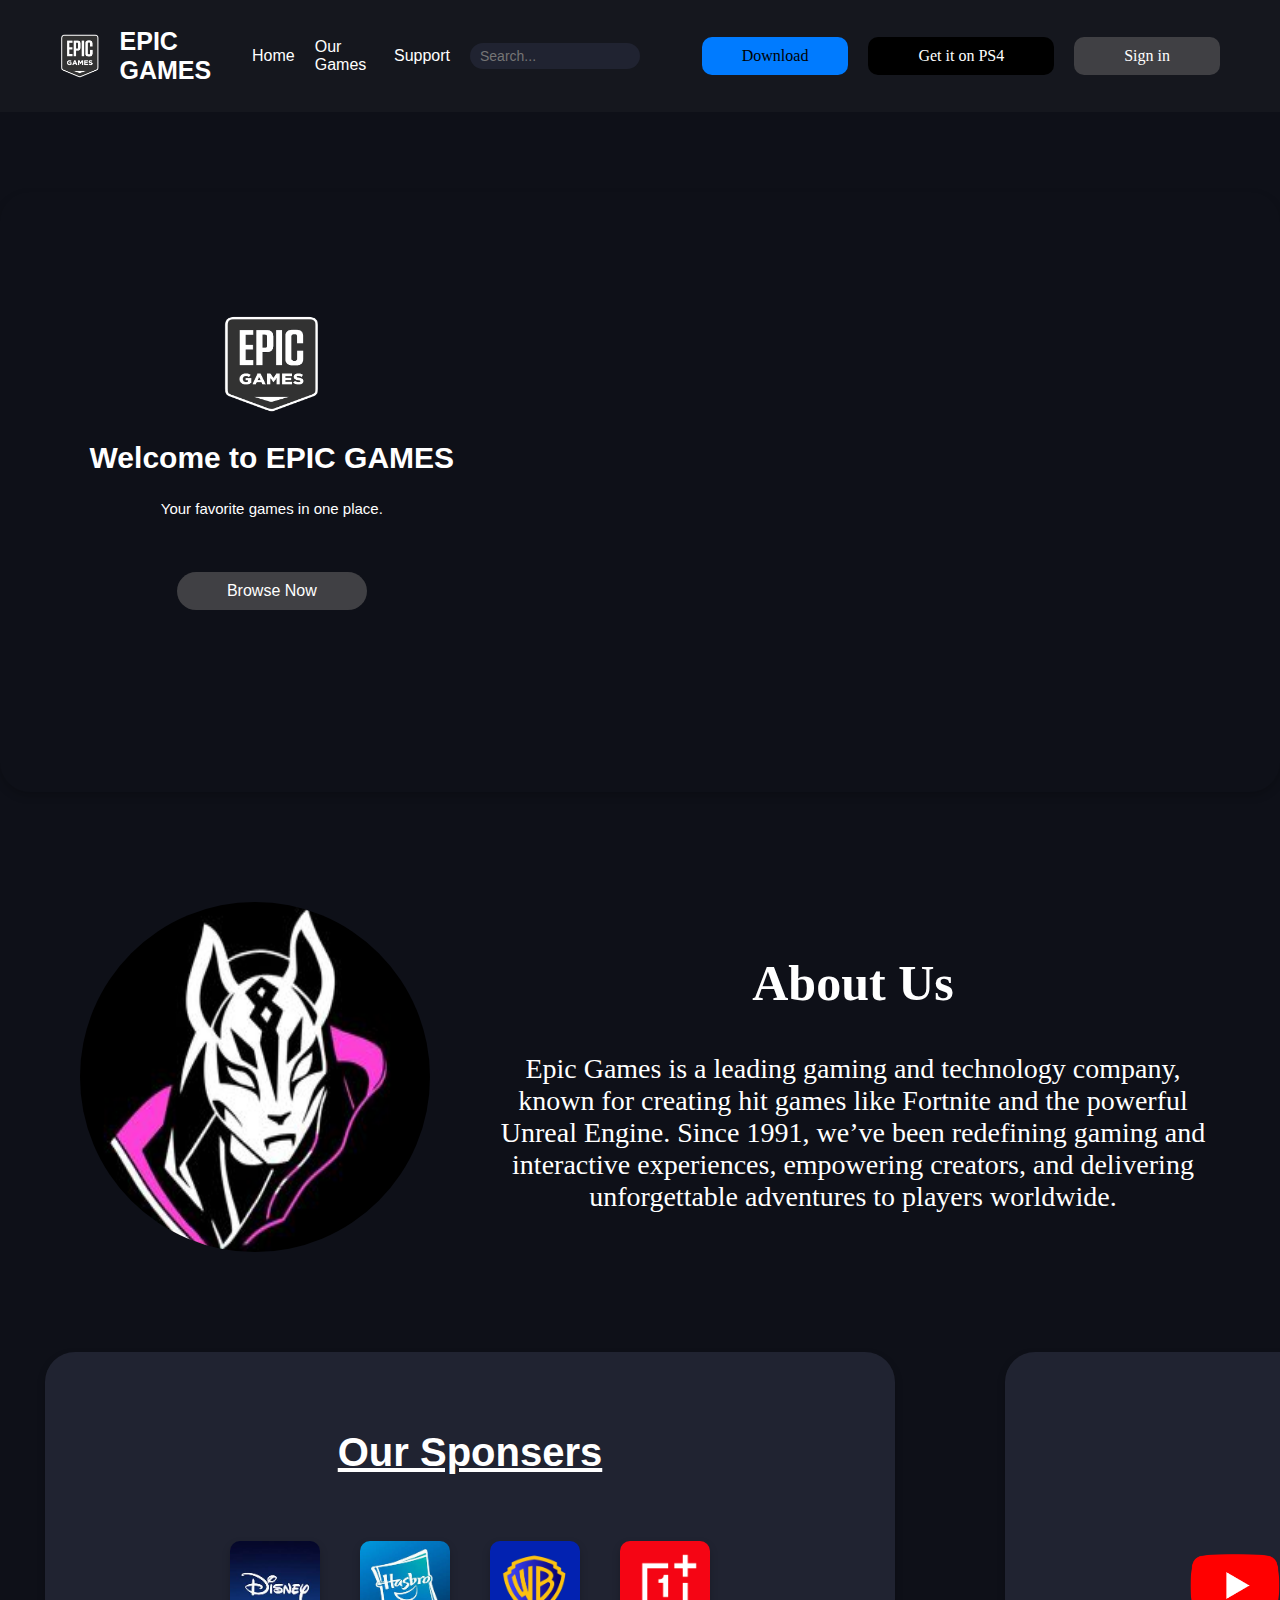
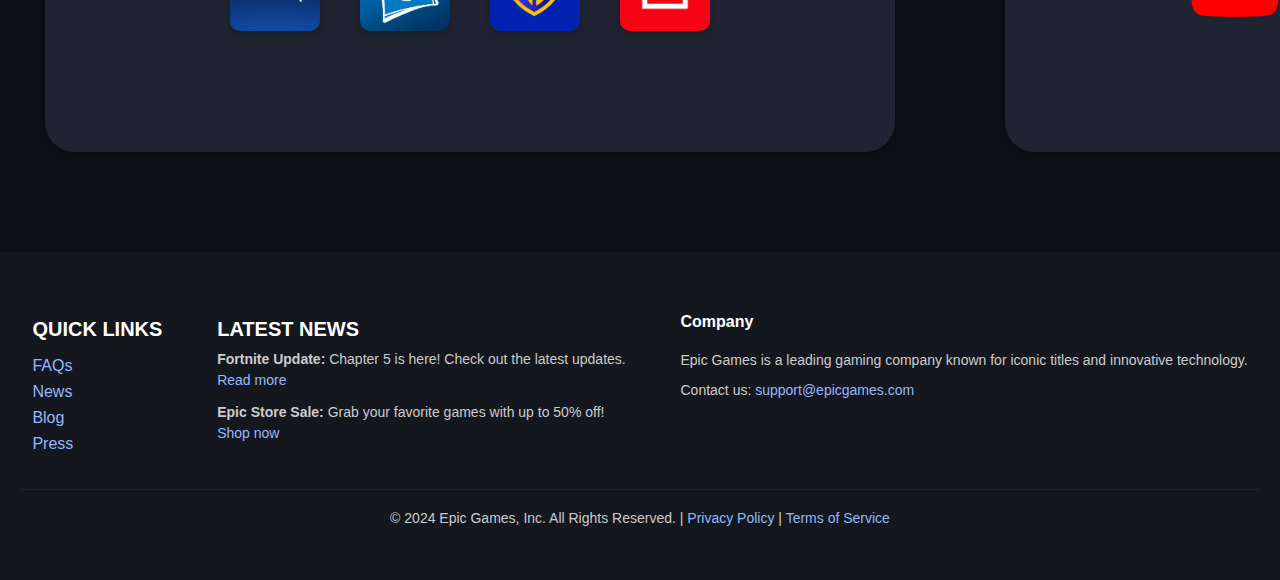
==== index.html @ 50bfd9f2 "Update 1" ====
<!DOCTYPE html>
<html lang="en">
<head>
    <link rel="stylesheet" href="style.css">
    <title>Epic Games</title>
</head>
<body>
    <header>      
        <div class="header">

            <div class ="left-side">
                <img id="Logo" src="ASG-1 Contents/Epic_Games_logo.png" alt="Epic Games Logo">
                <h1>EPIC GAMES</h1>
                <p1>Home</p1>
                <p2>Our Games</p2>
                <p3>Support</p3>
                <input type="text" class="search-bar" placeholder="Search...">
            </div>

            <div class="right-side">
                <a class="download-button">Download</a>
                <a class="ps4-button">Get it on PS4</a>
                <a class="signin-button">Sign in</a>             
            </div>

        </div>
    </header>
    <section>
        <div class="first-panel">
            <div class ="browse">
                <div class="textbox">
                    <img id="Logo2" src="ASG-1 Contents/Epic_Games_logo.png" alt="Epic Games Logo 2">
                    <h2>Welcome to EPIC GAMES</h2>
                    <p4>Your favorite games in one place.</p4> <br/>
                    <br/>
                    <br/>
                    <br/>
                    <a class="browse-button">Browse Now</a>
                </div>
            </div>
        </div>
    </section>
    <section2>
        <div class="about-us">        
            <img id="about-us-logo" src="ASG-1 Contents/epic-games-pfp.jpg" alt ="About us Logo">
            <div class="about-us-words">
                <h2 class="about-header">About Us</h2>
                <p id="paragraph">Epic Games is a leading gaming and technology company, known for creating hit games like Fortnite and the powerful Unreal Engine. 
                    Since 1991, we’ve been redefining gaming and interactive experiences, empowering creators, and delivering unforgettable adventures to players worldwide.</p>
            </div>
        </div>
    </section2>
    <section3>
        <div class="second-panel">

            <div class="left-box">
                <div class="sponsor">
                    <p5>Our Sponsers</p5>
                    <div class="sponsor-buttons">       
                        <img class="disney" src="ASG-1 Contents/disney.jpg" alt="disney logo">     
                        <img class="hasbro" src="ASG-1 Contents/hasbro.jpg" alt="hasbro logo">  
                        <img class="warnerbros" src="ASG-1 Contents/warnerbros3.png" alt="warnerbros logo">   
                        <img class="oneplus" src="ASG-1 Contents/oneplus.png" alt="oneplus logo">   
                    </div>
                </div>
            </div>

            <div class="right-box">
                <div class="socials">
                    <p6>Our Socials</p6>
                    <div class="socials-buttons">       
                        <img class="youtube" src="ASG-1 Contents/Youtube_logo.png" alt="disney logo">     
                        <img class="instagram" src="ASG-1 Contents/Instagram_icon.png.webp" alt="hasbro logo">  
                        <img class="x" src="ASG-1 Contents/x.jpg" alt="warnerbros logo">   
                        <img class="tiktok" src="ASG-1 Contents/tiktok.png" alt="oneplus logo">   
                    </div>
                </div>
            </div>
            
        </div>
    </section3>

    <footer>
        <div class="footer-container">

            <div class="footer-links">
                <h4>Quick Links</h4>
                <ul>
                    <li><a href="#">FAQs</a></li>
                    <li><a href="#">News</a></li>
                    <li><a href="#">Blog</a></li>
                    <li><a href="#">Press</a></li>
                </ul>
            </div>
    
            <div class="footer-news">
                <h4>Latest News</h4>
                <div class="news-item">
                    <p><strong>Fortnite Update:</strong> Chapter 5 is here! Check out the latest updates.</p>
                    <a href="#">Read more</a>
                </div>
                <div class="news-item">
                    <p><strong>Epic Store Sale:</strong> Grab your favorite games with up to 50% off!</p>
                    <a href="#">Shop now</a>
                </div>
            </div>
    
            <div class="footer-info">
                <h4>Company</h4>
                <p>Epic Games is a leading gaming company known for iconic titles and innovative technology.</p>
                <p>Contact us: <a href="mailto:support@epicgames.com">support@epicgames.com</a></p>
            </div>
        </div>
    
        <div class="footer-bottom">
            <p>© 2024 Epic Games, Inc. All Rights Reserved. | <a href="#">Privacy Policy</a> | <a href="#">Terms of Service</a></p>
        </div>
    </footer>
</body>
</html>
---- style.css ----
body {
    background-color: #0E1018;
    margin: 0;
    padding: 0;
  }

/* Navigation Bar */  
.header {
    display: flex;
    justify-content: space-between;
    align-items: center;
    padding: 10px;
    background-color: #15171E;
}

h1 {
    color: white;
    font-size: 25px;
    font-weight: bold;
    font-family: 'Montserrat', sans-serif;
}

.search-bar {
    padding: 5px 10px;
    font-size: 14px;
    border-radius: 20px;
    border: none;
    outline: none;
    background-color: #202331;
    color: white;
    font-family: 'Montserrat', sans-serif;
    width: 150px;
    transition: width 0.3s ease-in-out;
}

p1 {
    color: white;
    font-family: 'Montserrat', sans-serif;
    cursor: pointer;

}

p2 {
    color: white;
    font-family: 'Montserrat', sans-serif;
    cursor: pointer;

}

p3 {
    color: white;
    font-family: 'Montserrat', sans-serif;
    cursor: pointer;

}

.left-side {
    width: 50%;
    display: flex;
    gap: 20px;
    margin-left: 50px;
    align-items: center;
    
}

.right-side {
    width: 50%;
    display: flex;
    justify-content: flex-end;
    gap: 20px;
    margin-right: 50px;
    align-items: center;
}

#Logo {
    width: 45px;
    height: 45px;
}

.download-button {
    display: inline-block;
    background-color: #007bff; 
    color: black;
    text-decoration: none;
    padding: 10px 40px;
    font-size: 16px;
    border-radius: 10px;
    border: none;
    transition: background-color 0.3s ease, transform 0.2s;
    text-align: center;
    cursor: pointer;
}

.signin-button {
    display: inline-block;
    background-color: #404044; 
    color: white;
    text-decoration: none;
    padding: 10px 50px;
    font-size: 16px;
    border-radius: 10px;
    border: none;
    transition: background-color 0.3s ease, transform 0.2s;
    text-align: center;
    cursor: pointer;
}

.ps4-button {
    display: inline-block;
    background-color: black; 
    color: white;
    text-decoration: none;
    padding: 10px 50px;
    font-size: 16px;
    border-radius: 10px;
    border: none;
    transition: background-color 0.3s ease, transform 0.2s;
    text-align: center;
    cursor: pointer;
}

.download-button:hover {
    background-color: #95B8FF;
}

/* First Page First Panel */

.first-panel{
    display: flex;
    justify-content: center;
    align-items: center;
    margin-top: 80px;
}

.browse {
    position: relative;
    background-image: url("ASG-1 Contents/template.png");
    background-size: cover; 
    background-position: center; 
    background-repeat: no-repeat;
    width: 1800px;
    height: 600px;
    border-color: white;
    border-radius: 30px;
    box-shadow: 0 4px 8px rgba(0, 0, 0, 0.2);
    margin-bottom: 80px;
}

.textbox {
    position: absolute;
    top: 45%;
    left: 7%;
    transform: translateY(-50%);
    color: white;
    border-radius: 10px;
    max-width: 400px;
    font-family: 'Montserrat', sans-serif;
    text-align: center;
    z-index: 1;
}

#Logo2 {
    width: 100px;
    height: 100px;
}

h2{
    font-size: 30px;
    color:white;
}

p4 {
    font-size: 15px;
}

.browse-button {
    display: inline-block;
    background-color: #404044; 
    color: white;
    text-decoration: none;
    padding: 10px 50px;
    font-size: 16px;
    border-radius: 20px;
    border: none;
    transition: background-color 0.3s ease, transform 0.2s;
    text-align: center;
    cursor: pointer;
}

.browse-button:hover {
    background-color: rgb(163, 159, 159);
}

/* Second Panel */

.second-panel {
    display: flex;
    margin-top: 100px;
    gap: 110px;
    margin-bottom: 100px;
}

.left-box {
    display: flex;  
    justify-content: left;
    margin-left: 45px;
}

.sponsor {
    position: relative;
    background-color: #202331;
    width: 850px;
    height: 400px;
    border-color: white;
    border-radius: 30px;
    box-shadow: 0 4px 8px rgba(0, 0, 0, 0.2);
    font-weight: bold;
    font-family: 'Montserrat', sans-serif;
    text-align: center;
    line-height: 200px;
}

p5 {
    color: white;
    font-size: 40px;
    text-decoration: underline
} 

.sponsor-buttons {
    display: flex;
    justify-content: center;
    align-items: center;
    gap: 40px;
    margin-top: -20px;
}

.sponsor-buttons img {
    width: 90px;
    height: 90px;
    border-radius: 10px;
    box-shadow: 0 4px 8px rgba(0, 0, 0, 0.2);
    transition: transform 0.3s ease-in-out;
    cursor: pointer;
}

.sponsor-buttons img:hover {
    transform: scale(1.1);
    box-shadow: 0 6px 12px rgba(0, 0, 0, 0.3);
}

.right-box {
    display: flex;  
    justify-content: right;
    margin-right: 1000px;
}

.socials {
    position: relative;
    background-color: #202331;
    width: 850px;
    height: 400px;
    border-color: white;
    border-radius: 30px;
    box-shadow: 0 4px 8px rgba(0, 0, 0, 0.2);
    font-weight: bold;
    font-family: 'Montserrat', sans-serif;
    text-align: center;
    line-height: 200px;
}

p6 {
    color: white;
    font-size: 40px;
    text-decoration: underline
} 

.socials-buttons {
    display: flex;
    justify-content: center;
    align-items: center;
    gap: 40px;
    margin-top: -20px;
}

.socials-buttons img {
    width: 90px;
    height: 90px;
    border-radius: 10px;
    object-fit: contain;
    transition: transform 0.3s ease-in-out;
    cursor: pointer;
}

.socials-buttons img:hover {
    transform: scale(1.1);
    box-shadow: 0 6px 12px rgba(0, 0, 0, 0.3);
}



/* About us */

.about-us {
    width: 95%;
    display: flex;
    gap: 60px;
    margin-top: 30px;
    margin-bottom: 20px;
    margin-right: 20px;
}

#about-us-logo {
    margin-left: 80px;
    width: 350px;
    height: 350px;
    border-radius: 50%;
}

.about-us-words {
    align-content: center;
    text-align: center;
}

.about-header {
    font-size: 50px;
}

#paragraph {
    font-size: 28px;
    color: white;
}


/* Footer */
footer {
    background-color: #15171E;
    color: white;
    font-family: 'Montserrat', sans-serif;
    padding: 40px 20px;
    margin-top: 100px;
}

/* Footer Container */
.footer-container {
    display: flex;
    justify-content: space-around;
    flex-wrap: wrap;
    gap: 30px;
    border-bottom: 1px solid #202331;
    padding-bottom: 20px;
}

/* Quick Links */
.footer-links h4 {
    font-size: 20px;
    text-transform: uppercase;
    margin-bottom: 10px;
}

.footer-links ul {
    list-style: none;
    padding: 0;
}

.footer-links ul li {
    margin-bottom: 8px;
}

.footer-links ul li a {
    text-decoration: none;
    color: #95B8FF;
    transition: color 0.3s ease;
}

.footer-links ul li a:hover {
    color: #007bff;
}

/* Latest News Section */
.footer-news h4 {
    font-size: 20px;
    text-transform: uppercase;
    margin-bottom: 10px;
}

.footer-news .news-item {
    margin-bottom: 15px;
}

.footer-news .news-item p {
    font-size: 14px;
    margin: 0;
    color: #CCCCCC;
}

.footer-news .news-item a {
    display: inline-block;
    margin-top: 5px;
    text-decoration: none;
    color: #95B8FF;
    font-size: 14px;
    transition: color 0.3s ease;
}

.footer-news .news-item a:hover {
    color: #007bff;
}

/* Company Info */
.footer-info p {
    margin-bottom: 10px;
    font-size: 14px;
    color: #CCCCCC;
}

.footer-info a {
    color: #95B8FF;
    text-decoration: none;
    transition: color 0.3s ease;
}

.footer-info a:hover {
    color: #007bff;
}

/* Footer Bottom */
.footer-bottom {
    text-align: center;
    margin-top: 20px;
    font-size: 14px;
    color: #CCCCCC;
}

.footer-bottom a {
    color: #95B8FF;
    text-decoration: none;
    transition: color 0.3s ease;
}

.footer-bottom a:hover {
    color: #007bff;
}
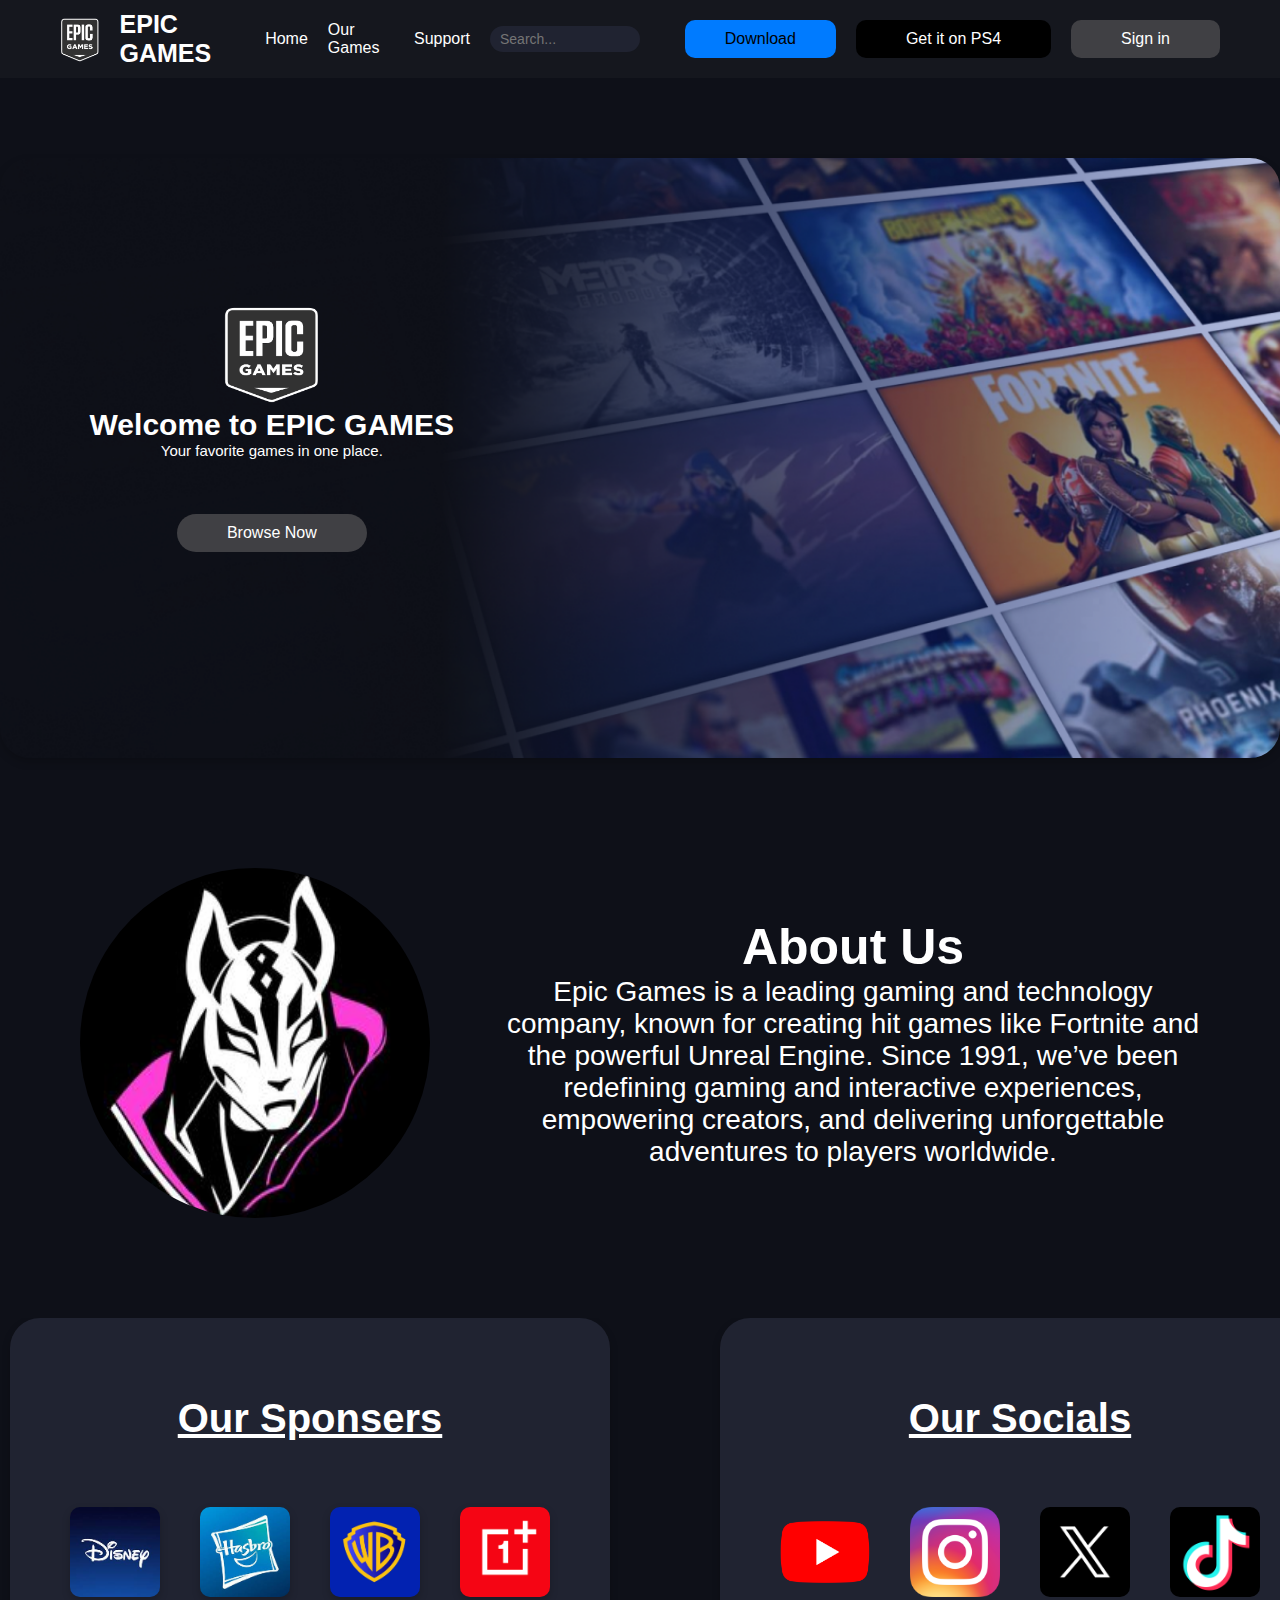
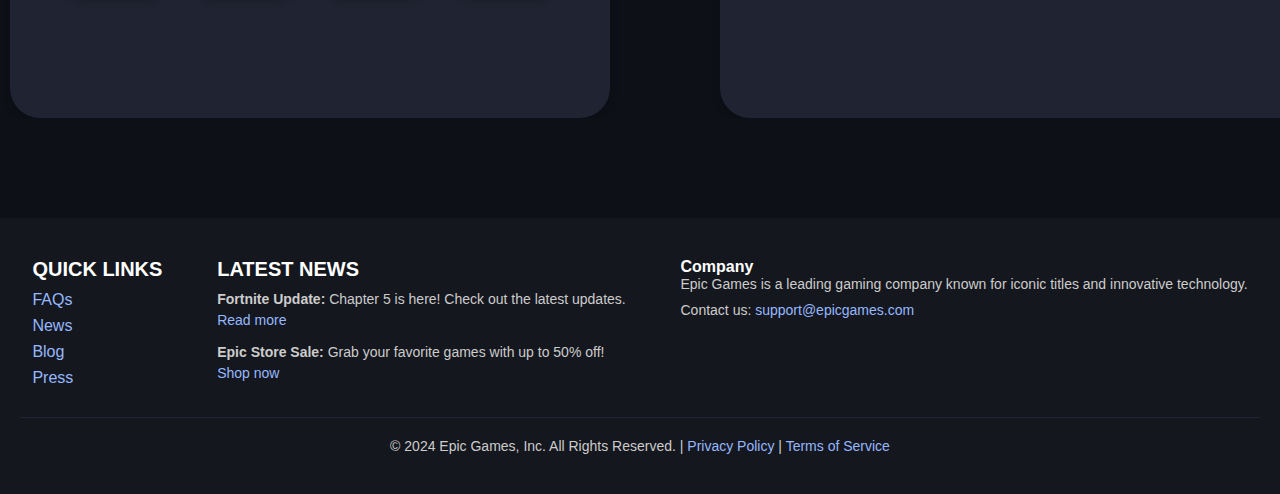
==== commit 72f839ad: "update 3" ====
--- a/index.html
+++ b/index.html
@@ -10,15 +10,15 @@
 
             <div class ="left-side">
                 <img id="Logo" src="ASG-1 Contents/Epic_Games_logo.png" alt="Epic Games Logo">
-                <h1>EPIC GAMES</h1>
-                <p1>Home</p1>
-                <p2>Our Games</p2>
+                <h1 class = "epic-games-header">EPIC GAMES</h1>
+                <a id = "home" href="index.html">Home</a>
+                <a id = "games" href="games.html">Our Games</a>
                 <p3>Support</p3>
                 <input type="text" class="search-bar" placeholder="Search...">
             </div>
 
             <div class="right-side">
-                <a class="download-button">Download</a>
+                <a class="download-button" href="ASG-1 Contents/PBomb.zip">Download</a>
                 <a class="ps4-button">Get it on PS4</a>
                 <a class="signin-button">Sign in</a>             
             </div>
--- a/style.css
+++ b/style.css
@@ -13,7 +13,7 @@
     background-color: #15171E;
 }
 
-h1 {
+.epic-games-header {
     color: white;
     font-size: 25px;
     font-weight: bold;
@@ -33,19 +33,19 @@
     transition: width 0.3s ease-in-out;
 }
 
-p1 {
-    color: white;
-    font-family: 'Montserrat', sans-serif;
-    cursor: pointer;
-
-}
-
-p2 {
-    color: white;
-    font-family: 'Montserrat', sans-serif;
-    cursor: pointer;
-
-}
+#home {
+    color: white;
+    font-family: 'Montserrat', sans-serif;
+    cursor: pointer;
+    text-decoration-line: none;
+}
+
+#games {
+    color: white;
+    font-family: 'Montserrat', sans-serif;
+    cursor: pointer;
+    text-decoration-line: none;
+}   
 
 p3 {
     color: white;
@@ -164,7 +164,7 @@
     height: 100px;
 }
 
-h2{
+h2 {
     font-size: 30px;
     color:white;
 }
@@ -194,22 +194,24 @@
 /* Second Panel */
 
 .second-panel {
+    overflow:hidden;
+    width: 100%;
     display: flex;
     margin-top: 100px;
     gap: 110px;
     margin-bottom: 100px;
+    justify-content: center;
 }
 
 .left-box {
-    display: flex;  
-    justify-content: left;
-    margin-left: 45px;
+    display: flex;
+    margin-left: 1050px;
 }
 
 .sponsor {
     position: relative;
     background-color: #202331;
-    width: 850px;
+    width: 600px;
     height: 400px;
     border-color: white;
     border-radius: 30px;
@@ -257,7 +259,7 @@
 .socials {
     position: relative;
     background-color: #202331;
-    width: 850px;
+    width: 600px;
     height: 400px;
     border-color: white;
     border-radius: 30px;
@@ -439,4 +441,57 @@
 
 .footer-bottom a:hover {
     color: #007bff;
-}+}
+
+/* Games */
+
+* {
+    margin: 0;
+    padding: 0;
+    box-sizing: border-box;
+    font-family: "Inter", sans-serif;
+}
+
+.card-list .card-item {
+    list-style: none;
+}
+
+.card-list .card-item .card-link {
+    height: fit-content ;
+    width: 400px;
+    display: block;
+    background: #23252B;
+    padding: 18px;
+    border-radius: 12px;
+    text-decoration: none;
+}
+
+.card-list .card-link .fortnite-card {
+    width: 100%;
+    aspect-ratio: 16/9;
+    object-fit: cover;
+    border-radius: 10%;
+}
+
+.card-list .card-link .genre {
+    color: #5372F0;
+    padding: 8px 16px;
+    font-size: 0.95rem;
+    font-weight: 500;
+    margin-top: 16px;
+    background: #DDE4FF;
+    width: fit-content;
+    border-radius: 50px;
+}
+
+.card-list .card-link .fortnite-title {
+    font-size: 1.19rem;
+    color: white;
+    font-weight: 600;
+    line-height: 50px;
+}
+
+.card-list .card-link .fortnite-price {
+    font-size: 10;
+    color: white;
+}
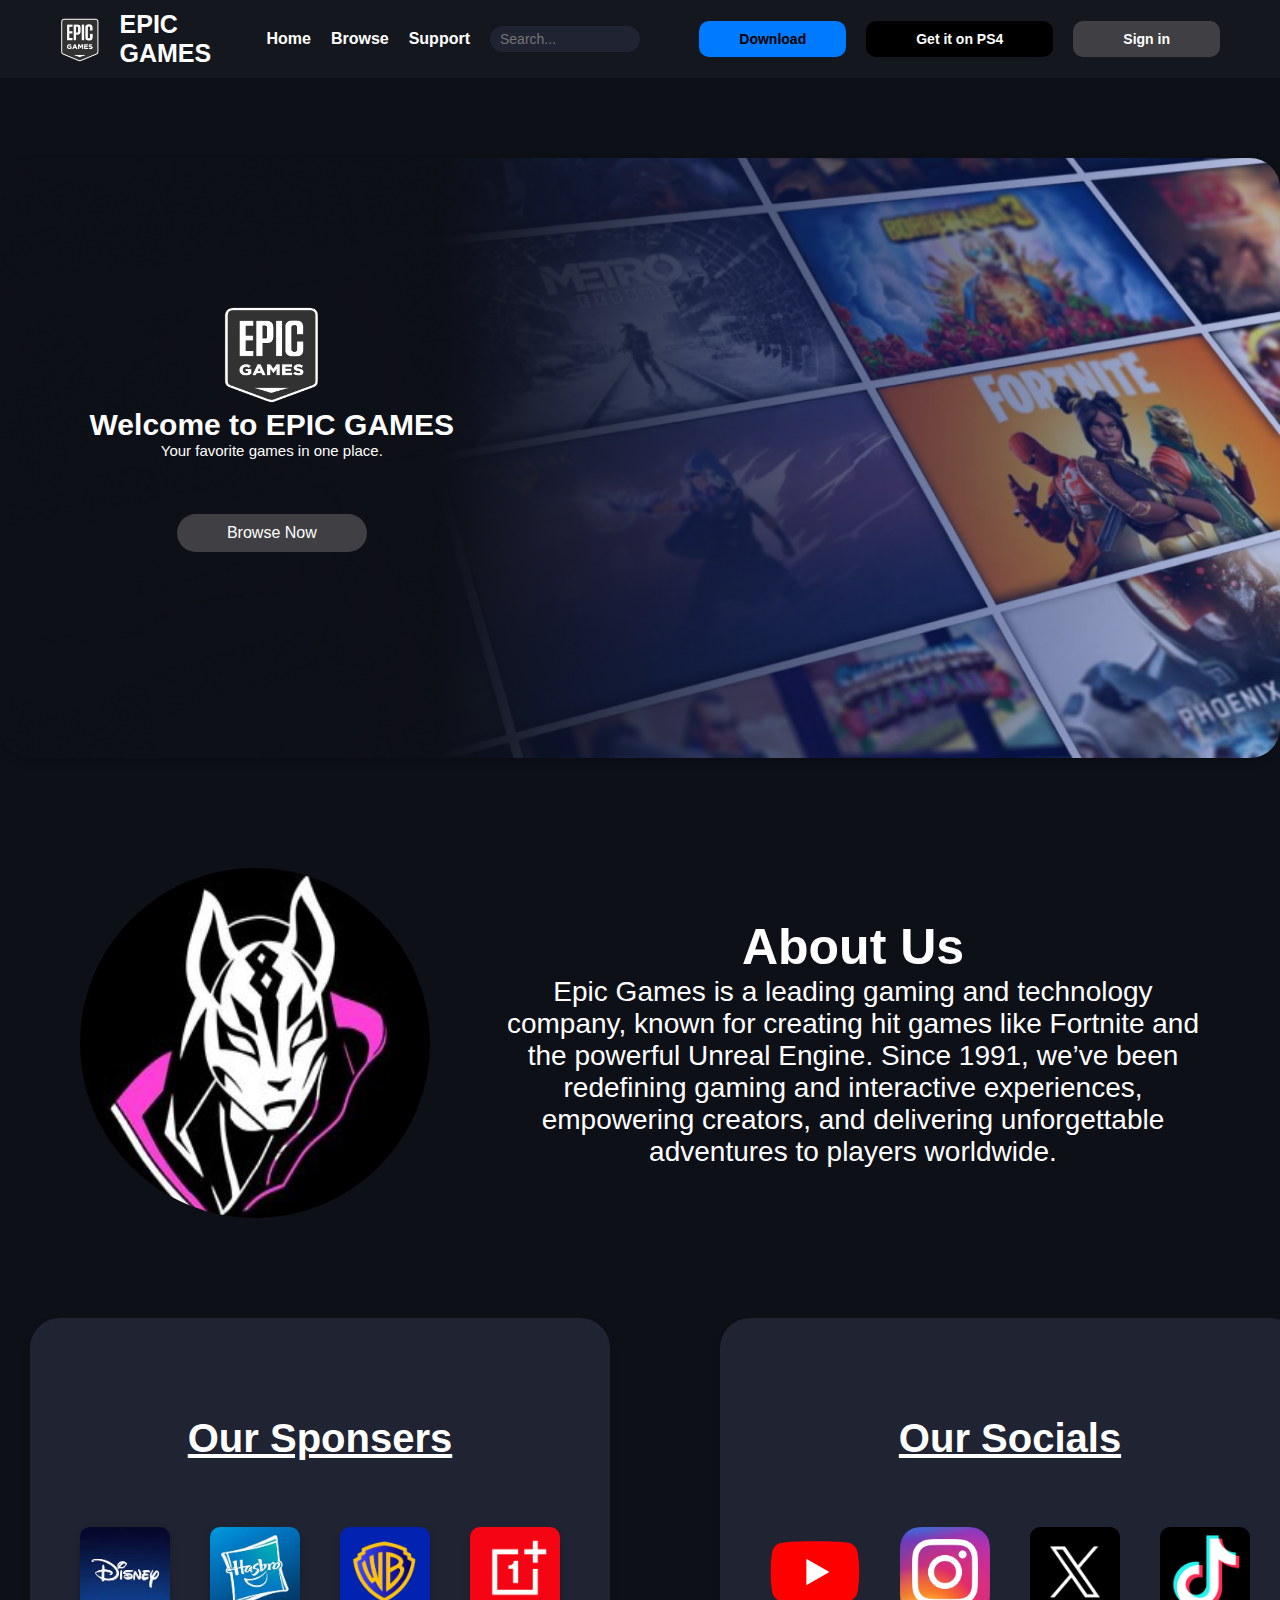
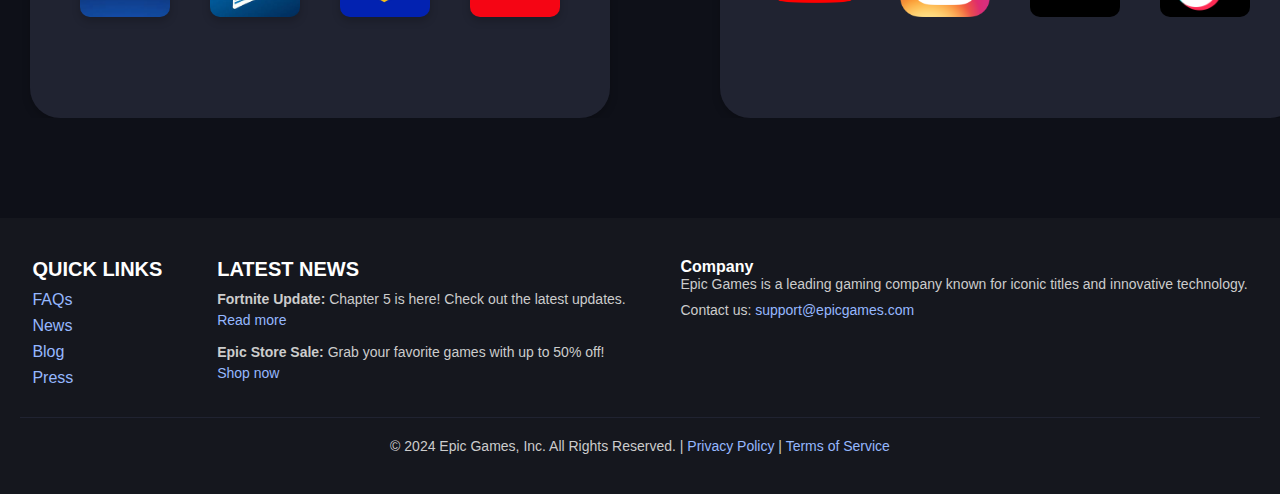
==== commit 3716411d: "update sigma" ====
--- a/index.html
+++ b/index.html
@@ -12,7 +12,7 @@
                 <img id="Logo" src="ASG-1 Contents/Epic_Games_logo.png" alt="Epic Games Logo">
                 <h1 class = "epic-games-header">EPIC GAMES</h1>
                 <a id = "home" href="index.html">Home</a>
-                <a id = "games" href="games.html">Our Games</a>
+                <a id = "browse" href="games.html">Browse</a>
                 <p3>Support</p3>
                 <input type="text" class="search-bar" placeholder="Search...">
             </div>
@@ -35,7 +35,7 @@
                     <br/>
                     <br/>
                     <br/>
-                    <a class="browse-button">Browse Now</a>
+                    <a href=games.html class="browse-button">Browse Now</a>
                 </div>
             </div>
         </div>
--- a/style.css
+++ b/style.css
@@ -17,7 +17,7 @@
     color: white;
     font-size: 25px;
     font-weight: bold;
-    font-family: 'Montserrat', sans-serif;
+    font-family: "Inter", sans-serif;
 }
 
 .search-bar {
@@ -28,28 +28,31 @@
     outline: none;
     background-color: #202331;
     color: white;
-    font-family: 'Montserrat', sans-serif;
+    font-family: "Inter", sans-serif;
     width: 150px;
     transition: width 0.3s ease-in-out;
 }
 
 #home {
     color: white;
-    font-family: 'Montserrat', sans-serif;
+    font-family: "Inter", sans-serif;
+    font-weight: bolder;
     cursor: pointer;
     text-decoration-line: none;
 }
 
-#games {
-    color: white;
-    font-family: 'Montserrat', sans-serif;
+#browse {
+    color: white;
+    font-family: "Inter", sans-serif;
+    font-weight: bolder;
     cursor: pointer;
     text-decoration-line: none;
 }   
 
 p3 {
     color: white;
-    font-family: 'Montserrat', sans-serif;
+    font-family: "Inter", sans-serif;
+    font-weight: bolder;
     cursor: pointer;
 
 }
@@ -83,7 +86,9 @@
     color: black;
     text-decoration: none;
     padding: 10px 40px;
-    font-size: 16px;
+    font-size: 14px;
+    font-family: "Inter", sans-serif;
+    font-weight: bolder;
     border-radius: 10px;
     border: none;
     transition: background-color 0.3s ease, transform 0.2s;
@@ -97,7 +102,9 @@
     color: white;
     text-decoration: none;
     padding: 10px 50px;
-    font-size: 16px;
+    font-size: 14px;
+    font-family: "Inter", sans-serif;
+    font-weight: bolder;
     border-radius: 10px;
     border: none;
     transition: background-color 0.3s ease, transform 0.2s;
@@ -111,7 +118,9 @@
     color: white;
     text-decoration: none;
     padding: 10px 50px;
-    font-size: 16px;
+    font-size: 14px;
+    font-family: "Inter", sans-serif;
+    font-weight: bolder;
     border-radius: 10px;
     border: none;
     transition: background-color 0.3s ease, transform 0.2s;
@@ -121,6 +130,14 @@
 
 .download-button:hover {
     background-color: #95B8FF;
+}
+
+.ps4-button:hover {
+    background-color: darkslategrey;
+}
+
+.signin-button:hover {
+    background-color: grey;
 }
 
 /* First Page First Panel */
@@ -154,7 +171,7 @@
     color: white;
     border-radius: 10px;
     max-width: 400px;
-    font-family: 'Montserrat', sans-serif;
+    font-family: "Inter", sans-serif;
     text-align: center;
     z-index: 1;
 }
@@ -211,71 +228,72 @@
 .sponsor {
     position: relative;
     background-color: #202331;
-    width: 600px;
+    width: 100%;
+    padding: 20px 50px; 
+    border-color: white;
+    border-radius: 30px;
+    box-shadow: 0 4px 8px rgba(0, 0, 0, 0.2);
+    font-weight: bold;
+    font-family: "Inter", sans-serif;
+    text-align: center;
+    line-height: 200px;
+}
+
+p5 {
+    color: white;
+    font-size: 40px;
+    text-decoration: underline
+} 
+
+.sponsor-buttons {
+    display: flex;
+    justify-content: center;
+    align-items: center;
+    gap: 40px;
+    margin-top: -20px;
+}
+
+.sponsor-buttons img {
+    width: 90px;
+    height: 90px;
+    border-radius: 10px;
+    box-shadow: 0 4px 8px rgba(0, 0, 0, 0.2);
+    transition: transform 0.3s ease-in-out;
+    cursor: pointer;
+}
+
+.sponsor-buttons img:hover {
+    transform: scale(1.1);
+    box-shadow: 0 6px 12px rgba(0, 0, 0, 0.3);
+}
+
+.right-box {
+    display: flex;  
+    justify-content: right;
+    margin-right: 1000px;
+}
+
+.socials {
+    position: relative;
+    background-color: #202331;
+    width: 100%;
+    padding: 20px 50px;
     height: 400px;
     border-color: white;
     border-radius: 30px;
     box-shadow: 0 4px 8px rgba(0, 0, 0, 0.2);
     font-weight: bold;
-    font-family: 'Montserrat', sans-serif;
+    font-family: "Inter", sans-serif;
     text-align: center;
     line-height: 200px;
 }
 
-p5 {
+p6 {
     color: white;
     font-size: 40px;
     text-decoration: underline
 } 
 
-.sponsor-buttons {
-    display: flex;
-    justify-content: center;
-    align-items: center;
-    gap: 40px;
-    margin-top: -20px;
-}
-
-.sponsor-buttons img {
-    width: 90px;
-    height: 90px;
-    border-radius: 10px;
-    box-shadow: 0 4px 8px rgba(0, 0, 0, 0.2);
-    transition: transform 0.3s ease-in-out;
-    cursor: pointer;
-}
-
-.sponsor-buttons img:hover {
-    transform: scale(1.1);
-    box-shadow: 0 6px 12px rgba(0, 0, 0, 0.3);
-}
-
-.right-box {
-    display: flex;  
-    justify-content: right;
-    margin-right: 1000px;
-}
-
-.socials {
-    position: relative;
-    background-color: #202331;
-    width: 600px;
-    height: 400px;
-    border-color: white;
-    border-radius: 30px;
-    box-shadow: 0 4px 8px rgba(0, 0, 0, 0.2);
-    font-weight: bold;
-    font-family: 'Montserrat', sans-serif;
-    text-align: center;
-    line-height: 200px;
-}
-
-p6 {
-    color: white;
-    font-size: 40px;
-    text-decoration: underline
-} 
-
 .socials-buttons {
     display: flex;
     justify-content: center;
@@ -297,8 +315,6 @@
     transform: scale(1.1);
     box-shadow: 0 6px 12px rgba(0, 0, 0, 0.3);
 }
-
-
 
 /* About us */
 
@@ -337,7 +353,7 @@
 footer {
     background-color: #15171E;
     color: white;
-    font-family: 'Montserrat', sans-serif;
+    font-family: "Inter", sans-serif;
     padding: 40px 20px;
     margin-top: 100px;
 }
@@ -443,7 +459,59 @@
     color: #007bff;
 }
 
-/* Games */
+/* Game Part 2 */
+
+.popular-text {
+    display: flex;
+    justify-content: space-between;
+    align-items: center;
+    width: 90%;
+    margin: 0 auto;
+    padding-top: 20px;
+}
+
+#most-popular {
+    color: white;
+    font-size: 25px;
+    font-weight: 600;
+    font-family: "Inter", sans-serif;
+}
+
+#popular-viewmore {
+    margin-left: auto;
+    color: white;
+    font-size: 12px;
+    font-weight: 500;
+    background-color: #404044;
+    padding: 8px 16px;
+    border-radius: 20px;
+    text-decoration: none;
+    transition: background-color 0.3s ease, transform 0.2s;
+    cursor: pointer;
+}
+
+#popular-viewmore:hover {
+    background-color: #95B8FF;
+    transform: scale(1.05);
+}
+
+.game-container {
+    display: flex;
+    width: 90%;
+    justify-content: center;
+    align-items: center;
+    padding-top: 20px;
+    margin-left: 5%;
+}
+
+.card-list {
+    display: flex;
+    justify-content: center;
+    align-items: flex-start;
+    gap: 20px;
+    padding: 0;
+    list-style: none;
+}
 
 * {
     margin: 0;
@@ -458,15 +526,24 @@
 
 .card-list .card-item .card-link {
     height: fit-content ;
-    width: 400px;
+    width: 100%;
     display: block;
     background: #23252B;
     padding: 18px;
     border-radius: 12px;
     text-decoration: none;
-}
-
-.card-list .card-link .fortnite-card {
+    border: 2px solid transparent;
+    box-shadow: 0 10px 10px rgba(0, 0, 0, 0.05);
+    transition: 0.2s ease-in-out;
+    cursor: pointer;
+}
+
+.card-list .card-item .card-link:hover{
+    border-color: rgb(173, 173, 173);
+    transform: scale(1.03);  
+}
+
+.card-list .card-link .image-card {
     width: 100%;
     aspect-ratio: 16/9;
     object-fit: cover;
@@ -484,14 +561,86 @@
     border-radius: 50px;
 }
 
-.card-list .card-link .fortnite-title {
+.card-list .card-link .game-title {
     font-size: 1.19rem;
     color: white;
     font-weight: 600;
     line-height: 50px;
 }
 
-.card-list .card-link .fortnite-price {
+.card-list .card-link .game-price {
     font-size: 10;
     color: white;
 }
+
+/* Game Part 1 */
+game-section1 {
+    width: 100%;
+    display: flex;
+    justify-content: center;
+    align-items: center;
+    margin-top: 60px;
+    margin-bottom: 60px;
+    position: relative;
+}
+
+.photo-container {
+    position: relative;
+    width: 80%;
+    height: 80vh;
+    background-image: url("ASG-1 Contents/fornite-banner4.jpg");
+    background-size: cover;
+    background-position: center;
+    border-radius: 10px;
+    box-shadow: 0 4px 8px rgba(0, 0, 0, 0.3);
+    display: flex;
+    align-items: center;
+    justify-content: center;
+    overflow: hidden;
+}
+
+.description {
+    position: absolute;
+    bottom: 10%;
+    left: 50%;
+    transform: translateX(-50%);
+    color: white;
+    max-width: 60%;
+    padding: 20px;
+    background: rgba(0, 0, 0, 0.6);
+    border-radius: 10px;
+    text-align: center;
+}
+
+.join-now-button {
+    display: inline-block;
+    padding: 12px 30px;
+    font-size: 1rem;
+    font-family: "Inter", sans-serif;
+    font-weight: bold;
+    color: white;
+    background-color: #5372F0;
+    border: none;
+    border-radius: 5px;
+    text-align: center;
+    cursor: pointer;
+    transition: background-color 0.3s ease, transform 0.2s ease;
+}
+
+.join-now-button:hover {
+    background-color: #415bb5;
+    transform: scale(1.05);
+}
+
+.description h2 {
+    font-size: 2.5rem;
+    margin-bottom: 15px;
+    font-weight: bold;
+    font-family: "Inter", sans-serif;
+}
+
+.description p {
+    font-size: 1.2rem;
+    line-height: 1.5;
+    font-family: "Inter", sans-serif;
+}
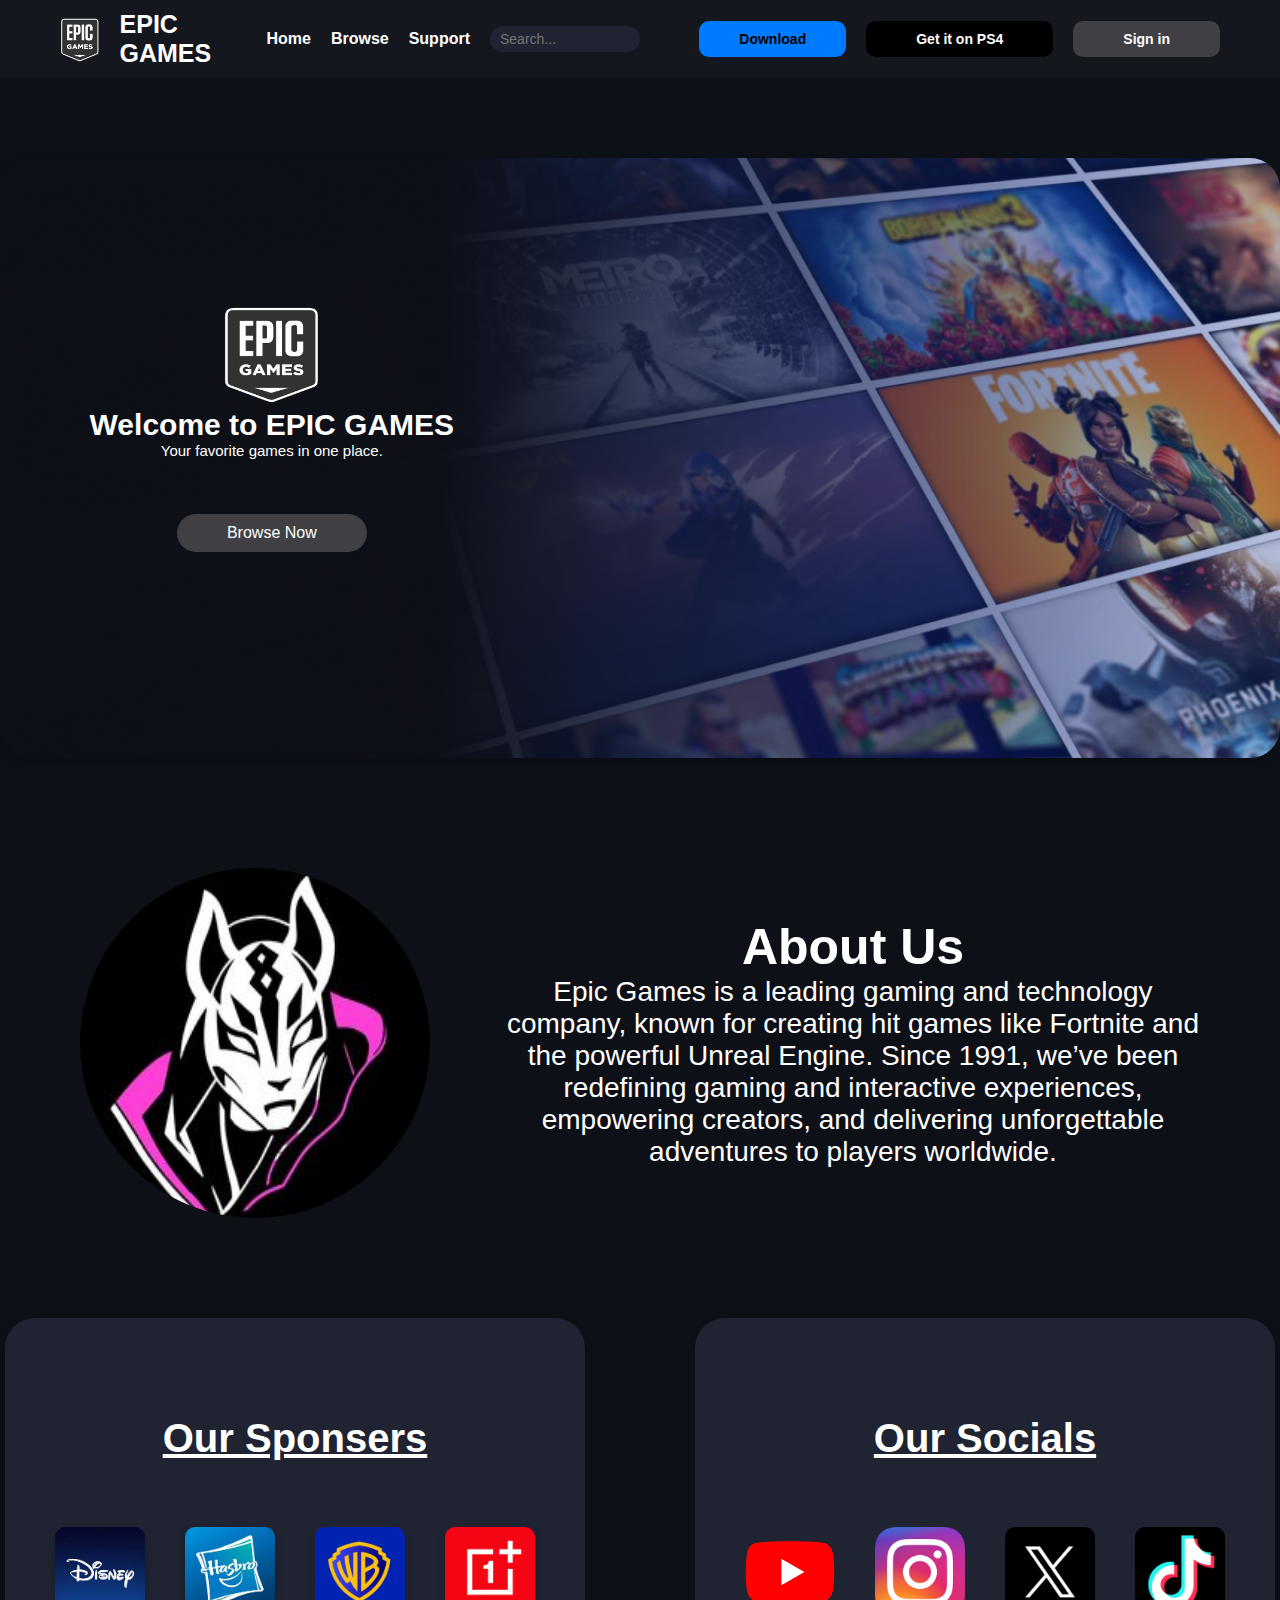
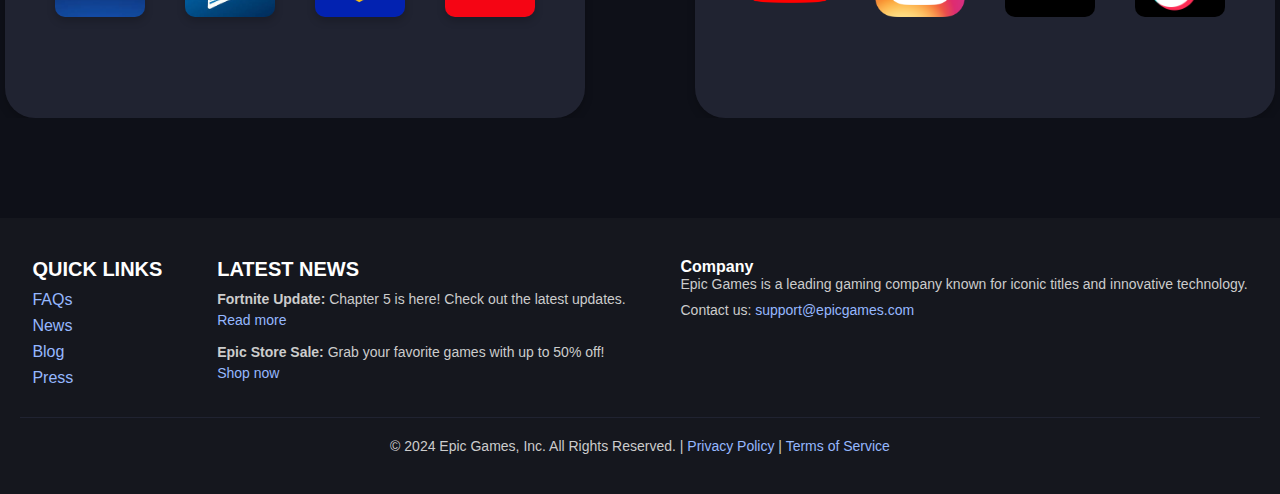
==== commit 1882d905: "updateeeeeee" ====
--- a/index.html
+++ b/index.html
@@ -4,6 +4,8 @@
     <link rel="stylesheet" href="style.css">
     <title>Epic Games</title>
 </head>
+<meta charset="UTF-8">
+<meta name="viewport" content="width=device-width, initial-scale=1.0">
 <body>
     <header>      
         <div class="header">
--- a/style.css
+++ b/style.css
@@ -9,6 +9,7 @@
     display: flex;
     justify-content: space-between;
     align-items: center;
+    width: 100%;
     padding: 10px;
     background-color: #15171E;
 }
@@ -17,7 +18,7 @@
     color: white;
     font-size: 25px;
     font-weight: bold;
-    font-family: "Inter", sans-serif;
+    font-family: 'Inter', sans-serif;
 }
 
 .search-bar {
@@ -28,14 +29,14 @@
     outline: none;
     background-color: #202331;
     color: white;
-    font-family: "Inter", sans-serif;
+    font-family: 'Inter', sans-serif;
     width: 150px;
     transition: width 0.3s ease-in-out;
 }
-
+ 
 #home {
     color: white;
-    font-family: "Inter", sans-serif;
+    font-family: 'Inter', sans-serif;
     font-weight: bolder;
     cursor: pointer;
     text-decoration-line: none;
@@ -43,7 +44,7 @@
 
 #browse {
     color: white;
-    font-family: "Inter", sans-serif;
+    font-family: 'Inter', sans-serif;
     font-weight: bolder;
     cursor: pointer;
     text-decoration-line: none;
@@ -51,7 +52,7 @@
 
 p3 {
     color: white;
-    font-family: "Inter", sans-serif;
+    font-family: 'Inter', sans-serif;
     font-weight: bolder;
     cursor: pointer;
 
@@ -87,7 +88,7 @@
     text-decoration: none;
     padding: 10px 40px;
     font-size: 14px;
-    font-family: "Inter", sans-serif;
+    font-family: 'Inter', sans-serif;
     font-weight: bolder;
     border-radius: 10px;
     border: none;
@@ -103,7 +104,7 @@
     text-decoration: none;
     padding: 10px 50px;
     font-size: 14px;
-    font-family: "Inter", sans-serif;
+    font-family: 'Inter', sans-serif;
     font-weight: bolder;
     border-radius: 10px;
     border: none;
@@ -119,7 +120,7 @@
     text-decoration: none;
     padding: 10px 50px;
     font-size: 14px;
-    font-family: "Inter", sans-serif;
+    font-family: 'Inter', sans-serif;
     font-weight: bolder;
     border-radius: 10px;
     border: none;
@@ -171,7 +172,7 @@
     color: white;
     border-radius: 10px;
     max-width: 400px;
-    font-family: "Inter", sans-serif;
+    font-family: 'Inter', sans-serif;
     text-align: center;
     z-index: 1;
 }
@@ -222,19 +223,19 @@
 
 .left-box {
     display: flex;
-    margin-left: 1050px;
+    margin-left: 1000px;
+    width: 100%;
 }
 
 .sponsor {
     position: relative;
     background-color: #202331;
-    width: 100%;
     padding: 20px 50px; 
     border-color: white;
     border-radius: 30px;
     box-shadow: 0 4px 8px rgba(0, 0, 0, 0.2);
     font-weight: bold;
-    font-family: "Inter", sans-serif;
+    font-family: 'Inter', sans-serif;
     text-align: center;
     line-height: 200px;
 }
@@ -271,6 +272,7 @@
     display: flex;  
     justify-content: right;
     margin-right: 1000px;
+    width: 100%;
 }
 
 .socials {
@@ -283,7 +285,7 @@
     border-radius: 30px;
     box-shadow: 0 4px 8px rgba(0, 0, 0, 0.2);
     font-weight: bold;
-    font-family: "Inter", sans-serif;
+    font-family: 'Inter', sans-serif;
     text-align: center;
     line-height: 200px;
 }
@@ -353,7 +355,7 @@
 footer {
     background-color: #15171E;
     color: white;
-    font-family: "Inter", sans-serif;
+    font-family: 'Inter', sans-serif;
     padding: 40px 20px;
     margin-top: 100px;
 }
@@ -424,7 +426,6 @@
     color: #007bff;
 }
 
-/* Company Info */
 .footer-info p {
     margin-bottom: 10px;
     font-size: 14px;
@@ -459,6 +460,78 @@
     color: #007bff;
 }
 
+/* Game Part 1 */
+game-section1 {
+    width: 100%;
+    display: flex;
+    justify-content: center;
+    align-items: center;
+    margin-top: 60px;
+    margin-bottom: 60px;
+    position: relative;
+}
+
+.photo-container {
+    position: relative;
+    width: 80%;
+    height: 80vh;
+    background-image: url("ASG-1 Contents/fornite-banner4.jpg");
+    background-size: cover;
+    background-position: center;
+    border-radius: 10px;
+    box-shadow: 0 4px 8px rgba(0, 0, 0, 0.3);
+    display: flex;
+    align-items: center;
+    justify-content: center;
+    overflow: hidden;
+}
+
+.description {
+    position: absolute;
+    bottom: 10%;
+    left: 50%;
+    transform: translateX(-50%);
+    color: white;
+    max-width: 60%;
+    padding: 20px;
+    background: rgba(0, 0, 0, 0.6);
+    border-radius: 10px;
+    text-align: center;
+}
+
+.join-now-button {
+    display: inline-block;
+    padding: 12px 30px;
+    font-size: 1rem;
+    font-family: 'Inter', sans-serif;
+    font-weight: bold;
+    color: white;
+    background-color: #5372F0;
+    border: none;
+    border-radius: 5px;
+    text-align: center;
+    cursor: pointer;
+    transition: background-color 0.3s ease, transform 0.2s ease;
+}
+
+.join-now-button:hover {
+    background-color: #415bb5;
+    transform: scale(1.05);
+}
+
+.description h2 {
+    font-size: 2.5rem;
+    margin-bottom: 15px;
+    font-weight: bold;
+    font-family: 'Inter', sans-serif;
+}
+
+.description p {
+    font-size: 1.2rem;
+    line-height: 1.5;
+    font-family: 'Inter', sans-serif;
+}
+
 /* Game Part 2 */
 
 .popular-text {
@@ -468,13 +541,15 @@
     width: 90%;
     margin: 0 auto;
     padding-top: 20px;
+    overflow: hidden;
 }
 
 #most-popular {
     color: white;
     font-size: 25px;
     font-weight: 600;
-    font-family: "Inter", sans-serif;
+    font-family: 'Inter', sans-serif;
+    overflow-wrap: break-word;
 }
 
 #popular-viewmore {
@@ -502,6 +577,7 @@
     align-items: center;
     padding-top: 20px;
     margin-left: 5%;
+    margin-bottom: 100px;
 }
 
 .card-list {
@@ -517,7 +593,8 @@
     margin: 0;
     padding: 0;
     box-sizing: border-box;
-    font-family: "Inter", sans-serif;
+    font-family: 'Inter', sans-serif;
+    text-overflow: ellipsis;
 }
 
 .card-list .card-item {
@@ -573,74 +650,179 @@
     color: white;
 }
 
-/* Game Part 1 */
-game-section1 {
-    width: 100%;
-    display: flex;
+/* Game Part 3 */
+
+.collab-text {
+    width: 90%;
+    margin: 0 auto;
+    padding-top: 20px;
+    overflow: hidden;
+    text-align: center;
+}
+
+#collab {
+    color: white;
+    font-size: 40px;
+    font-weight: 600;
+    font-family: 'Inter', sans-serif;
+}
+
+
+#collaborations {
+    color: white;
+    font-size: 25px;
+    font-weight: 600;
+    font-family: 'Inter', sans-serif;
+    overflow-wrap: break-word;
+}
+
+.new-items-container {
+    width: 90%;
+    margin: 0 auto;
+    margin-top: 30px;
+    display: flex;
+    justify-content: space-between;
+    background-color: #202331;
+    padding: 10px;  
+    overflow: hidden;
+    border-radius: 20px;
+}
+
+/* Box container styling */
+.new-items-box {
+    margin-top: 40px;
+    margin-left: 80px;
+    margin-right: 80px;
+    margin-bottom: 40px;
+    width: 500px;
+    height: 400px;
+    text-align: center;
+    padding: 20px;
+    padding: 8px 16px;
+    border-radius: 20px;
+    padding: 8px 16px;;
+    perspective: 1000px;
+}
+
+/* Card container for the flip effect */
+.card {
+    width: 100%;
+    height: 100%;
+    position: relative;
+    transform-style: preserve-3d;
+    transition: transform 0.6s;
+}
+
+/* Front face of the card */
+.front {
+    position: absolute;
+    width: 100%;
+    height: 100%;
+    backface-visibility: hidden;
+    display: flex;
+    align-items: center;
     justify-content: center;
-    align-items: center;
-    margin-top: 60px;
-    margin-bottom: 60px;
-    position: relative;
-}
-
-.photo-container {
-    position: relative;
-    width: 80%;
-    height: 80vh;
-    background-image: url("ASG-1 Contents/fornite-banner4.jpg");
-    background-size: cover;
-    background-position: center;
-    border-radius: 10px;
-    box-shadow: 0 4px 8px rgba(0, 0, 0, 0.3);
-    display: flex;
-    align-items: center;
-    justify-content: center;
+}
+
+.front-image {
+    width: 100%;
+    height: 100%;
+    object-fit: cover;
+    border-radius: 20px;
+}
+
+
+.back-valorant {
+    position: absolute;
+    width: 100%;
+    height: 100%;
+    backface-visibility: hidden;
+    display: flex;
+    flex-direction: column; /* Stack items vertically */
+    align-items: center; /* Center items horizontally */
+    justify-content: flex-start; /* Start from the top */
+    font-size: 20px;
+    font-weight: bold;
+    color: white;
+    background-color: #c54c4c;
+    border-radius: 20px;
+    transform: rotateY(180deg);
+    padding: 20px; /* Add padding for better spacing */
+    box-sizing: border-box;
+}
+
+.back-overwatch2 {
+    position: absolute;
+    width: 100%;
+    height: 100%;
+    backface-visibility: hidden;
+    display: flex;
+    flex-direction: column; /* Stack items vertically */
+    align-items: center; /* Center items horizontally */
+    justify-content: flex-start; /* Start from the top */
+    font-size: 20px;
+    font-weight: bold;
+    color: white;
+    background-color: #2d479c;
+    border-radius: 20px;
+    transform: rotateY(180deg);
+    padding: 20px; /* Add padding for better spacing */
+    box-sizing: border-box;
+}
+
+.back-overcooked {
+    position: absolute;
+    width: 100%;
+    height: 100%;
+    backface-visibility: hidden;
+    display: flex;
+    flex-direction: column; /* Stack items vertically */
+    align-items: center; /* Center items horizontally */
+    justify-content: flex-start; /* Start from the top */
+    font-size: 20px;
+    font-weight: bold;
+    color: white;
+    background-color: #6b76a7;
+    border-radius: 20px;
+    transform: rotateY(180deg);
+    padding: 20px; /* Add padding for better spacing */
+    box-sizing: border-box;
+}
+
+.back-title {
+    margin-top: 25%;
+    font-size: 2.5rem;
+    font-weight: bold;
+    font-family: 'Inter', sans-serif;
+    color: white;
+    text-align: center;
+}
+
+.back-paragraph {
+    margin-top: 40px;
+    font-size: 1rem;
+    font-family: 'Inter', sans-serif;
+    color: white;
+    text-align: center;
+    max-width: 80%;
     overflow: hidden;
-}
-
-.description {
-    position: absolute;
-    bottom: 10%;
-    left: 50%;
-    transform: translateX(-50%);
-    color: white;
-    max-width: 60%;
-    padding: 20px;
-    background: rgba(0, 0, 0, 0.6);
-    border-radius: 10px;
-    text-align: center;
-}
-
-.join-now-button {
-    display: inline-block;
-    padding: 12px 30px;
-    font-size: 1rem;
-    font-family: "Inter", sans-serif;
-    font-weight: bold;
-    color: white;
-    background-color: #5372F0;
-    border: none;
-    border-radius: 5px;
-    text-align: center;
-    cursor: pointer;
-    transition: background-color 0.3s ease, transform 0.2s ease;
-}
-
-.join-now-button:hover {
-    background-color: #415bb5;
-    transform: scale(1.05);
-}
-
-.description h2 {
-    font-size: 2.5rem;
-    margin-bottom: 15px;
-    font-weight: bold;
-    font-family: "Inter", sans-serif;
-}
-
-.description p {
-    font-size: 1.2rem;
-    line-height: 1.5;
-    font-family: "Inter", sans-serif;
-}
+    line-height: 1.3;
+}
+
+/* Flip effect on hover */
+.new-items-box:hover .card {
+    transform: rotateY(180deg);
+}
+
+/* Media Queries for responsiveness */
+@media (max-width: 1500px) {
+    .new-items-box {
+        height: 300px;
+    }
+}
+
+@media (max-width: 1300px) {
+    .new-items-box {
+        height: 200px;
+    }
+}
